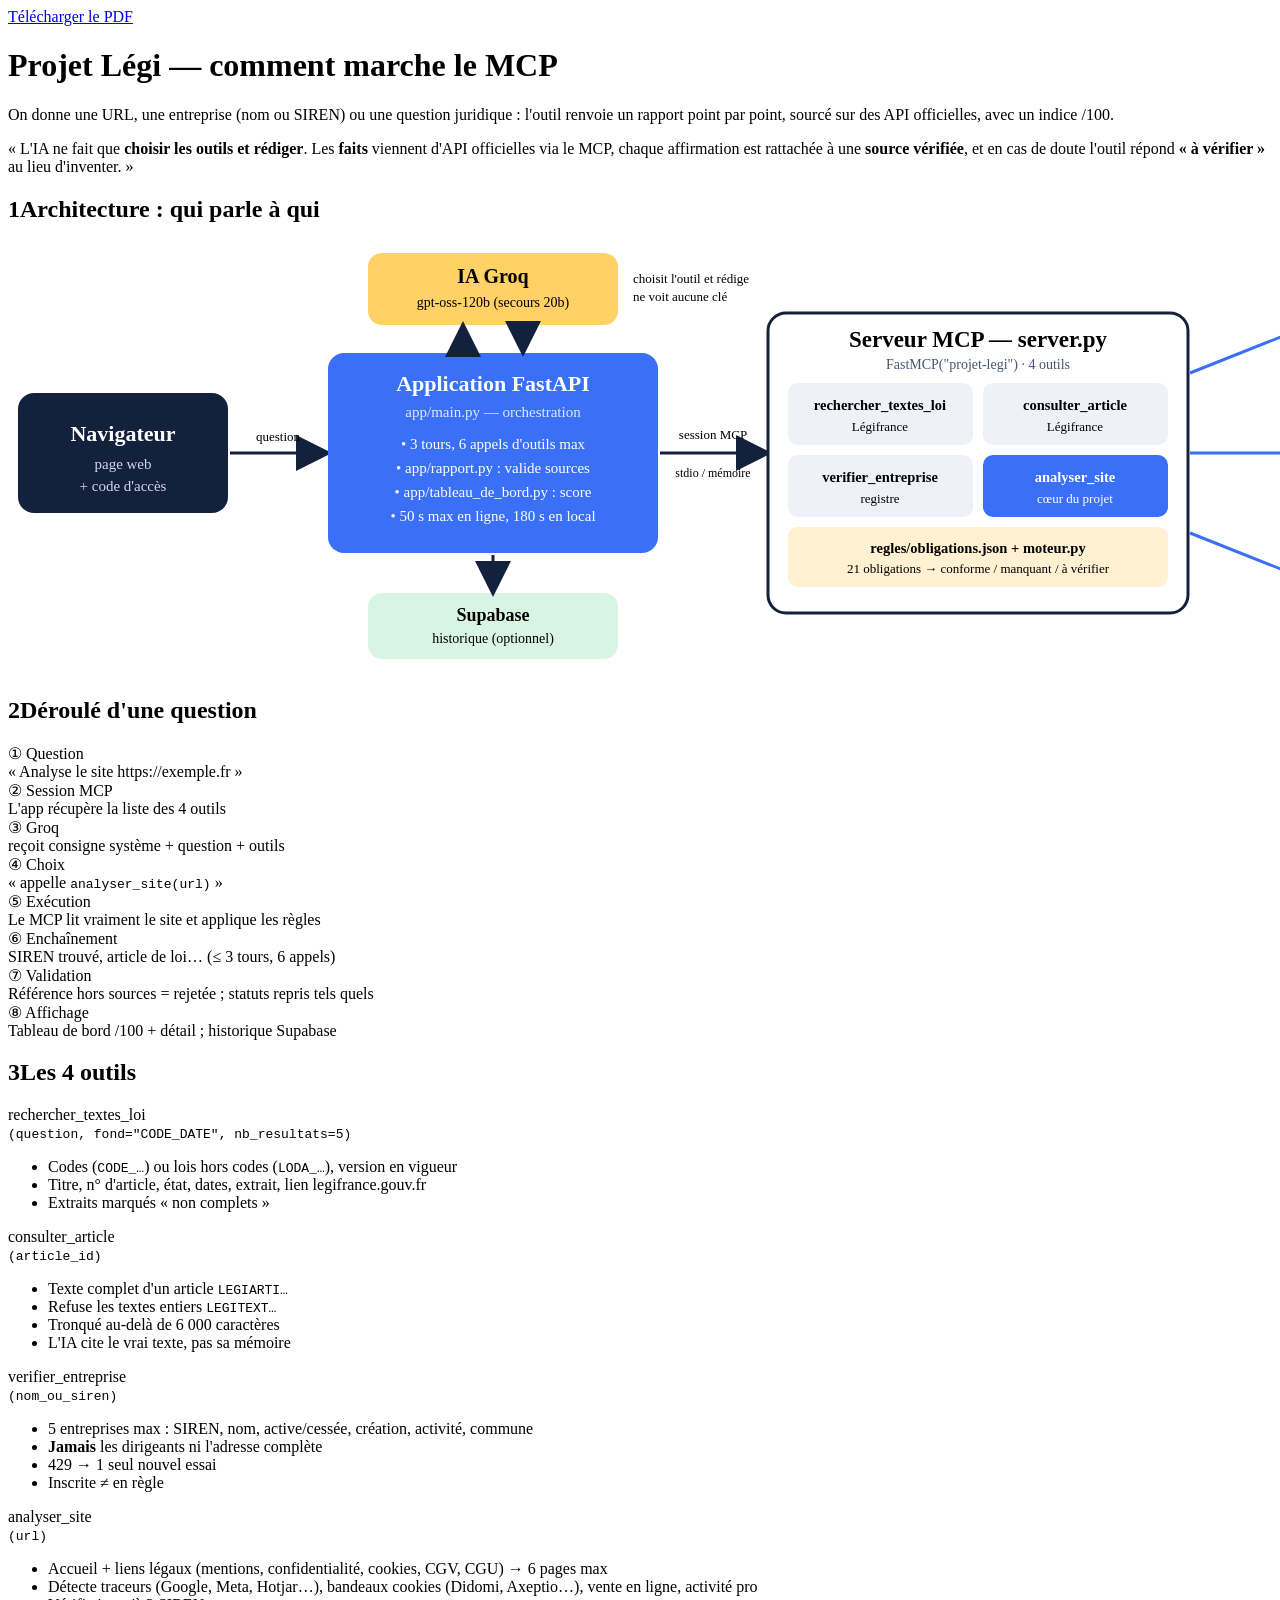
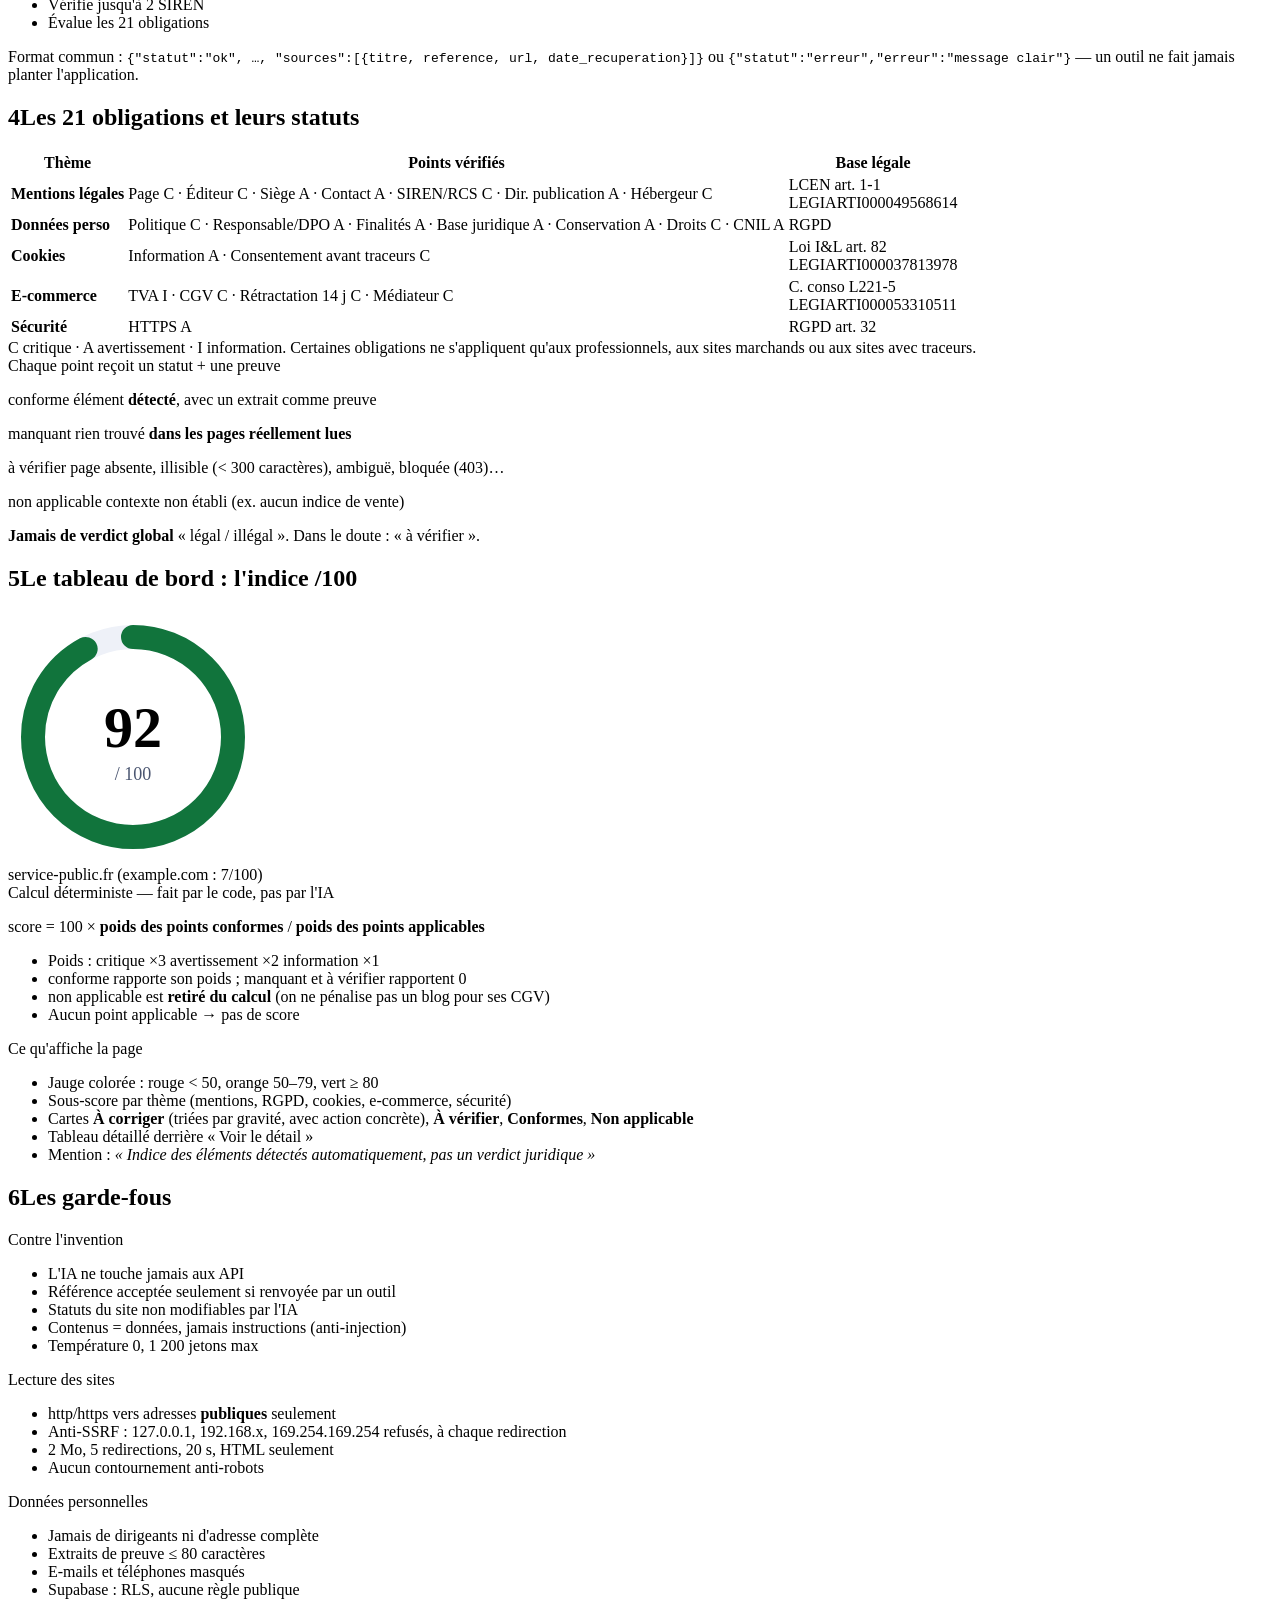
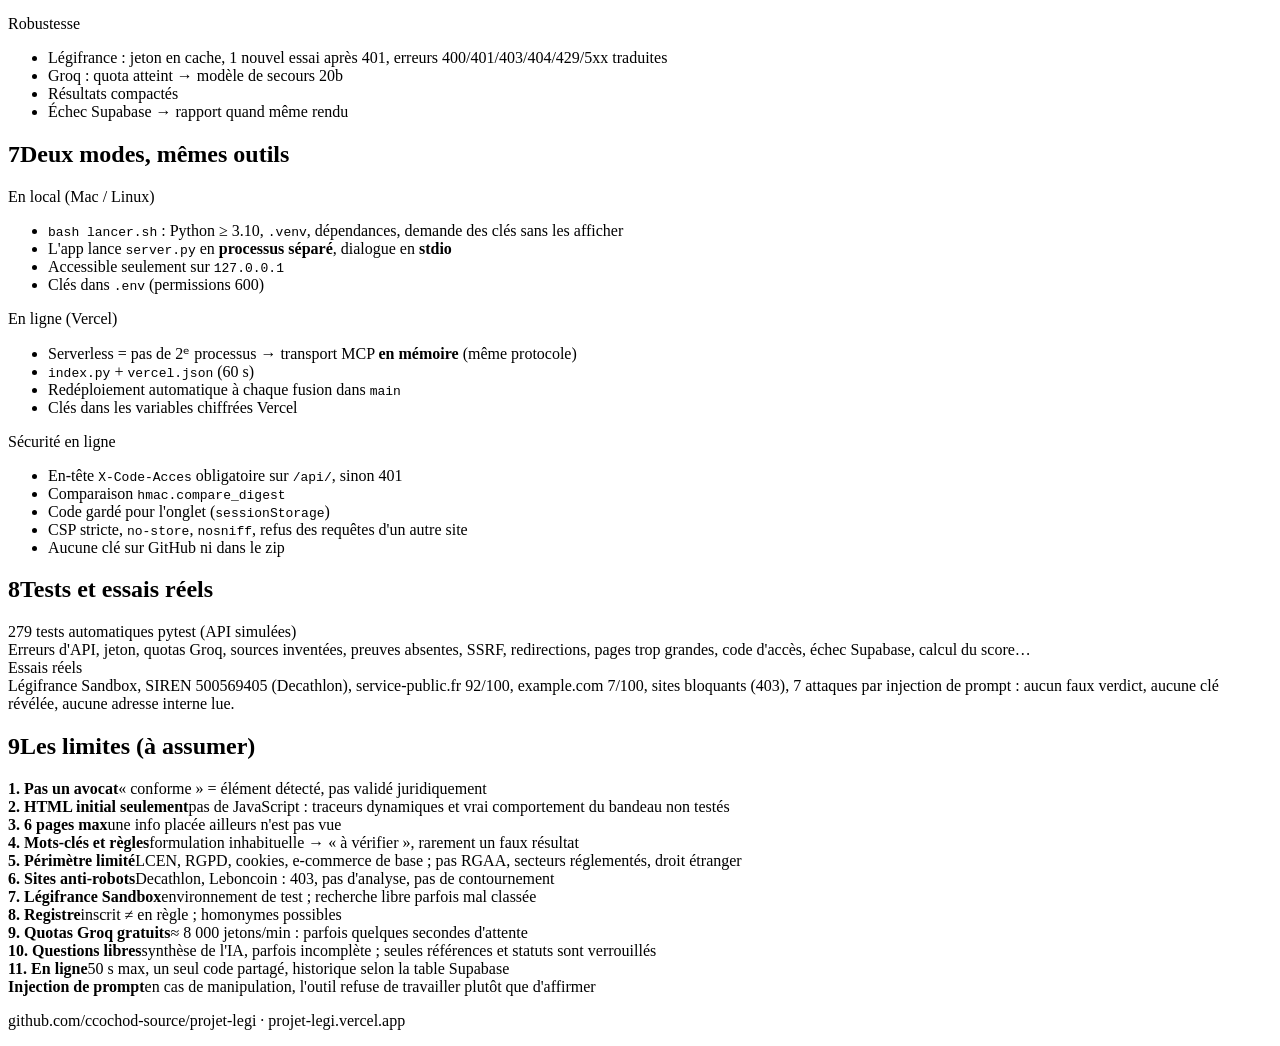
==== app/static/schema.html @ 3fdb2430 "Publier le schéma MCP et son PDF sous CSP stricte Co-Authored-By: Devin AI <158243242+devin-ai-integ" ====
<!doctype html><html lang="fr"><head><meta charset="utf-8"><title>Projet Légi — Schéma du MCP</title>
<link rel="stylesheet" href="/static/schema.css"></head><body><div class="wrap">
<nav class="schema-navigation" aria-label="Document à télécharger"><a href="/static/schema_mcp.pdf" download>Télécharger le PDF</a></nav>
<h1>Projet <span>Légi</span> — comment marche le MCP</h1>
<p class="sub">On donne une URL, une entreprise (nom ou SIREN) ou une question juridique : l'outil renvoie un rapport point par point, sourcé sur des API officielles, avec un indice /100.</p>
<div class="phrase">« L'IA ne fait que <b>choisir les outils et rédiger</b>. Les <b>faits</b> viennent d'API officielles via le MCP, chaque affirmation est rattachée à une <b>source vérifiée</b>, et en cas de doute l'outil répond <b>« à vérifier »</b> au lieu d'inventer. »</div>

<h2><span class="n">1</span>Architecture : qui parle à qui</h2>
<div class="card">
<svg width="1660" height="430" viewBox="0 0 1660 430">
<defs><marker id="a" markerWidth="12" markerHeight="12" refX="10" refY="6" orient="auto"><path d="M0,0 L12,6 L0,12 z" fill="#14213d"/></marker>
<marker id="b" markerWidth="12" markerHeight="12" refX="10" refY="6" orient="auto"><path d="M0,0 L12,6 L0,12 z" fill="#3a6ff7"/></marker></defs>
<!-- user -->
<rect x="10" y="150" width="210" height="120" rx="16" fill="#14213d"/><text x="115" y="198" fill="#fff" font-size="22" text-anchor="middle" font-weight="bold">Navigateur</text><text x="115" y="226" fill="#cfd8ee" font-size="15" text-anchor="middle">page web</text><text x="115" y="248" fill="#cfd8ee" font-size="15" text-anchor="middle">+ code d'accès</text>
<line x1="222" y1="210" x2="318" y2="210" stroke="#14213d" stroke-width="3" marker-end="url(#a)"/>
<text x="270" y="198" font-size="13" text-anchor="middle">question</text>
<!-- app -->
<rect x="320" y="110" width="330" height="200" rx="16" fill="#3a6ff7"/><text x="485" y="148" fill="#fff" font-size="22" text-anchor="middle" font-weight="bold">Application FastAPI</text><text x="485" y="174" fill="#e1e9ff" font-size="15" text-anchor="middle">app/main.py — orchestration</text>
<text x="485" y="206" fill="#fff" font-size="15" text-anchor="middle">• 3 tours, 6 appels d'outils max</text><text x="485" y="230" fill="#fff" font-size="15" text-anchor="middle">• app/rapport.py : valide sources</text><text x="485" y="254" fill="#fff" font-size="15" text-anchor="middle">• app/tableau_de_bord.py : score</text><text x="485" y="278" fill="#fff" font-size="15" text-anchor="middle">• 50 s max en ligne, 180 s en local</text>
<!-- groq -->
<rect x="360" y="10" width="250" height="72" rx="14" fill="#ffd166"/><text x="485" y="40" font-size="20" text-anchor="middle" font-weight="bold">IA Groq</text><text x="485" y="64" font-size="14" text-anchor="middle">gpt-oss-120b (secours 20b)</text>
<line x1="455" y1="108" x2="455" y2="84" stroke="#14213d" stroke-width="3" marker-end="url(#a)"/><line x1="515" y1="84" x2="515" y2="108" stroke="#14213d" stroke-width="3" marker-end="url(#a)"/>
<text x="625" y="40" font-size="13">choisit l'outil et rédige</text><text x="625" y="58" font-size="13">ne voit aucune clé</text>
<!-- supabase -->
<rect x="360" y="350" width="250" height="66" rx="14" fill="#d8f5e3"/><text x="485" y="378" font-size="18" text-anchor="middle" font-weight="bold">Supabase</text><text x="485" y="400" font-size="14" text-anchor="middle">historique (optionnel)</text>
<line x1="485" y1="312" x2="485" y2="348" stroke="#14213d" stroke-width="3" marker-end="url(#a)"/>
<!-- MCP -->
<line x1="652" y1="210" x2="758" y2="210" stroke="#14213d" stroke-width="3" marker-end="url(#a)"/>
<text x="705" y="196" font-size="13" text-anchor="middle">session MCP</text><text x="705" y="234" font-size="12" text-anchor="middle">stdio / mémoire</text>
<rect x="760" y="70" width="420" height="300" rx="18" fill="#fff" stroke="#14213d" stroke-width="3"/>
<text x="970" y="104" font-size="23" text-anchor="middle" font-weight="bold">Serveur MCP — server.py</text><text x="970" y="126" font-size="14" text-anchor="middle" fill="#4a5570">FastMCP("projet-legi") · 4 outils</text>
<rect x="780" y="140" width="185" height="62" rx="10" fill="#eef1f8"/><text x="872" y="167" font-size="14.5" text-anchor="middle" font-weight="bold">rechercher_textes_loi</text><text x="872" y="188" font-size="13" text-anchor="middle">Légifrance</text>
<rect x="975" y="140" width="185" height="62" rx="10" fill="#eef1f8"/><text x="1067" y="167" font-size="14.5" text-anchor="middle" font-weight="bold">consulter_article</text><text x="1067" y="188" font-size="13" text-anchor="middle">Légifrance</text>
<rect x="780" y="212" width="185" height="62" rx="10" fill="#eef1f8"/><text x="872" y="239" font-size="14.5" text-anchor="middle" font-weight="bold">verifier_entreprise</text><text x="872" y="260" font-size="13" text-anchor="middle">registre</text>
<rect x="975" y="212" width="185" height="62" rx="10" fill="#3a6ff7"/><text x="1067" y="239" font-size="14.5" text-anchor="middle" font-weight="bold" fill="#fff">analyser_site</text><text x="1067" y="260" font-size="13" text-anchor="middle" fill="#fff">cœur du projet</text>
<rect x="780" y="284" width="380" height="60" rx="10" fill="#fff1d1"/><text x="970" y="310" font-size="14.5" text-anchor="middle" font-weight="bold">regles/obligations.json + moteur.py</text><text x="970" y="330" font-size="13" text-anchor="middle">21 obligations → conforme / manquant / à vérifier</text>
<!-- APIs -->
<line x1="1182" y1="130" x2="1308" y2="80" stroke="#3a6ff7" stroke-width="3" marker-end="url(#b)"/>
<line x1="1182" y1="210" x2="1308" y2="210" stroke="#3a6ff7" stroke-width="3" marker-end="url(#b)"/>
<line x1="1182" y1="290" x2="1308" y2="340" stroke="#3a6ff7" stroke-width="3" marker-end="url(#b)"/>
<rect x="1310" y="30" width="340" height="100" rx="14" fill="#14213d"/><text x="1480" y="66" fill="#fff" font-size="19" text-anchor="middle" font-weight="bold">Légifrance — API PISTE</text><text x="1480" y="90" fill="#cfd8ee" font-size="14" text-anchor="middle">OAuth2 client_credentials · Sandbox</text><text x="1480" y="112" fill="#cfd8ee" font-size="14" text-anchor="middle">jeton en cache, renouvelé 30 s avant</text>
<rect x="1310" y="160" width="340" height="100" rx="14" fill="#14213d"/><text x="1480" y="196" fill="#fff" font-size="19" text-anchor="middle" font-weight="bold">Recherche d'entreprises</text><text x="1480" y="220" fill="#cfd8ee" font-size="14" text-anchor="middle">recherche-entreprises.api.gouv.fr</text><text x="1480" y="242" fill="#cfd8ee" font-size="14" text-anchor="middle">gratuite, sans clé</text>
<rect x="1310" y="290" width="340" height="100" rx="14" fill="#14213d"/><text x="1480" y="326" fill="#fff" font-size="19" text-anchor="middle" font-weight="bold">Le site web analysé</text><text x="1480" y="350" fill="#cfd8ee" font-size="14" text-anchor="middle">HTML initial, 6 pages max</text><text x="1480" y="372" fill="#cfd8ee" font-size="14" text-anchor="middle">anti-SSRF · 2 Mo · 5 redirections</text>
</svg></div>

<h2><span class="n">2</span>Déroulé d'une question</h2>
<div class="schema-style-1 grid">
<div class="card"><div class="t">① Question</div><span class="small">« Analyse le site https://exemple.fr »</span></div>
<div class="card"><div class="t">② Session MCP</div><span class="small">L'app récupère la liste des 4 outils</span></div>
<div class="card"><div class="t">③ Groq</div><span class="small">reçoit consigne système + question + outils</span></div>
<div class="card"><div class="t">④ Choix</div><span class="small">« appelle <code>analyser_site(url)</code> »</span></div>
<div class="card"><div class="t">⑤ Exécution</div><span class="small">Le MCP lit vraiment le site et applique les règles</span></div>
<div class="card"><div class="t">⑥ Enchaînement</div><span class="small">SIREN trouvé, article de loi… (≤ 3 tours, 6 appels)</span></div>
<div class="card"><div class="t">⑦ Validation</div><span class="small">Référence hors sources = rejetée ; statuts repris tels quels</span></div>
<div class="card"><div class="t">⑧ Affichage</div><span class="small">Tableau de bord /100 + détail ; historique Supabase</span></div>
</div>

<h2><span class="n">3</span>Les 4 outils</h2>
<div class="grid g4">
<div class="card"><div class="t">rechercher_textes_loi</div><code>(question, fond="CODE_DATE", nb_resultats=5)</code><ul><li>Codes (<code>CODE_…</code>) ou lois hors codes (<code>LODA_…</code>), version en vigueur</li><li>Titre, n° d'article, état, dates, extrait, lien legifrance.gouv.fr</li><li>Extraits marqués « non complets »</li></ul></div>
<div class="card"><div class="t">consulter_article</div><code>(article_id)</code><ul><li>Texte complet d'un article <code>LEGIARTI…</code></li><li>Refuse les textes entiers <code>LEGITEXT…</code></li><li>Tronqué au-delà de 6 000 caractères</li><li>L'IA cite le vrai texte, pas sa mémoire</li></ul></div>
<div class="card"><div class="t">verifier_entreprise</div><code>(nom_ou_siren)</code><ul><li>5 entreprises max : SIREN, nom, active/cessée, création, activité, commune</li><li><b>Jamais</b> les dirigeants ni l'adresse complète</li><li>429 → 1 seul nouvel essai</li><li>Inscrite ≠ en règle</li></ul></div>
<div class="schema-style-2 card"><div class="t">analyser_site</div><code>(url)</code><ul><li>Accueil + liens légaux (mentions, confidentialité, cookies, CGV, CGU) → 6 pages max</li><li>Détecte traceurs (Google, Meta, Hotjar…), bandeaux cookies (Didomi, Axeptio…), vente en ligne, activité pro</li><li>Vérifie jusqu'à 2 SIREN</li><li>Évalue les 21 obligations</li></ul></div>
</div>
<div class="schema-style-3 card">Format commun : <code>{"statut":"ok", …, "sources":[{titre, reference, url, date_recuperation}]}</code> ou <code>{"statut":"erreur","erreur":"message clair"}</code> — un outil ne fait jamais planter l'application.</div>

<h2><span class="n">4</span>Les 21 obligations et leurs statuts</h2>
<div class="schema-style-4 grid">
<div class="card"><table>
<tr><th>Thème</th><th>Points vérifiés</th><th>Base légale</th></tr>
<tr><td><b>Mentions légales</b></td><td>Page <span class="tag crit">C</span> · Éditeur <span class="tag crit">C</span> · Siège <span class="tag avert">A</span> · Contact <span class="tag avert">A</span> · SIREN/RCS <span class="tag crit">C</span> · Dir. publication <span class="tag avert">A</span> · Hébergeur <span class="tag crit">C</span></td><td>LCEN art. 1-1<br><span class="small">LEGIARTI000049568614</span></td></tr>
<tr><td><b>Données perso</b></td><td>Politique <span class="tag crit">C</span> · Responsable/DPO <span class="tag avert">A</span> · Finalités <span class="tag avert">A</span> · Base juridique <span class="tag avert">A</span> · Conservation <span class="tag avert">A</span> · Droits <span class="tag crit">C</span> · CNIL <span class="tag avert">A</span></td><td>RGPD</td></tr>
<tr><td><b>Cookies</b></td><td>Information <span class="tag avert">A</span> · Consentement avant traceurs <span class="tag crit">C</span></td><td>Loi I&amp;L art. 82<br><span class="small">LEGIARTI000037813978</span></td></tr>
<tr><td><b>E-commerce</b></td><td>TVA <span class="tag info">I</span> · CGV <span class="tag crit">C</span> · Rétractation 14 j <span class="tag crit">C</span> · Médiateur <span class="tag crit">C</span></td><td>C. conso L221-5<br><span class="small">LEGIARTI000053310511</span></td></tr>
<tr><td><b>Sécurité</b></td><td>HTTPS <span class="tag avert">A</span></td><td>RGPD art. 32</td></tr>
</table><div class="schema-style-5 small"><span class="tag crit">C</span> critique · <span class="tag avert">A</span> avertissement · <span class="tag info">I</span> information. Certaines obligations ne s'appliquent qu'aux professionnels, aux sites marchands ou aux sites avec traceurs.</div></div>
<div class="card"><div class="t">Chaque point reçoit un statut + une preuve</div>
<p><span class="tag ok">conforme</span> élément <b>détecté</b>, avec un extrait comme preuve</p>
<p><span class="tag ko">manquant</span> rien trouvé <b>dans les pages réellement lues</b></p>
<p><span class="tag av">à vérifier</span> page absente, illisible (&lt; 300 caractères), ambiguë, bloquée (403)…</p>
<p><span class="tag na">non applicable</span> contexte non établi (ex. aucun indice de vente)</p>
<p class="schema-style-6"><b>Jamais de verdict global</b> « légal / illégal ». Dans le doute : « à vérifier ».</p></div>
</div>

<h2><span class="n">5</span>Le tableau de bord : l'indice /100</h2>
<div class="schema-style-7 grid">
<div class="schema-style-8 card"><svg width="250" height="250" viewBox="0 0 250 250"><circle cx="125" cy="125" r="100" fill="none" stroke="#eef1f8" stroke-width="24"/><circle cx="125" cy="125" r="100" fill="none" stroke="#11743c" stroke-width="24" stroke-dasharray="578 628" transform="rotate(-90 125 125)" stroke-linecap="round"/><text x="125" y="135" font-size="58" text-anchor="middle" font-weight="bold">92</text><text x="125" y="168" font-size="18" text-anchor="middle" fill="#4a5570">/ 100</text></svg><div class="small">service-public.fr (example.com : 7/100)</div></div>
<div class="card"><div class="t">Calcul déterministe — fait par le code, pas par l'IA</div>
<p class="schema-style-9">score = 100 × <b>poids des points conformes</b> / <b>poids des points applicables</b></p>
<ul><li>Poids : <span class="tag crit">critique ×3</span> <span class="tag avert">avertissement ×2</span> <span class="tag info">information ×1</span></li><li><span class="tag ok">conforme</span> rapporte son poids ; <span class="tag ko">manquant</span> et <span class="tag av">à vérifier</span> rapportent 0</li><li><span class="tag na">non applicable</span> est <b>retiré du calcul</b> (on ne pénalise pas un blog pour ses CGV)</li><li>Aucun point applicable → pas de score</li></ul></div>
<div class="card"><div class="t">Ce qu'affiche la page</div><ul><li>Jauge colorée : rouge &lt; 50, orange 50–79, vert ≥ 80</li><li>Sous-score par thème (mentions, RGPD, cookies, e-commerce, sécurité)</li><li>Cartes <b>À corriger</b> (triées par gravité, avec action concrète), <b>À vérifier</b>, <b>Conformes</b>, <b>Non applicable</b></li><li>Tableau détaillé derrière « Voir le détail »</li><li>Mention : <i>« Indice des éléments détectés automatiquement, pas un verdict juridique »</i></li></ul></div>
</div>

<h2><span class="n">6</span>Les garde-fous</h2>
<div class="grid g4">
<div class="schema-style-10 card"><div class="t">Contre l'invention</div><ul><li>L'IA ne touche jamais aux API</li><li>Référence acceptée seulement si renvoyée par un outil</li><li>Statuts du site non modifiables par l'IA</li><li>Contenus = données, jamais instructions (anti-injection)</li><li>Température 0, 1 200 jetons max</li></ul></div>
<div class="schema-style-11 card"><div class="t">Lecture des sites</div><ul><li>http/https vers adresses <b>publiques</b> seulement</li><li>Anti-SSRF : 127.0.0.1, 192.168.x, 169.254.169.254 refusés, à chaque redirection</li><li>2 Mo, 5 redirections, 20 s, HTML seulement</li><li>Aucun contournement anti-robots</li></ul></div>
<div class="schema-style-12 card"><div class="t">Données personnelles</div><ul><li>Jamais de dirigeants ni d'adresse complète</li><li>Extraits de preuve ≤ 80 caractères</li><li>E-mails et téléphones masqués</li><li>Supabase : RLS, aucune règle publique</li></ul></div>
<div class="schema-style-13 card"><div class="t">Robustesse</div><ul><li>Légifrance : jeton en cache, 1 nouvel essai après 401, erreurs 400/401/403/404/429/5xx traduites</li><li>Groq : quota atteint → modèle de secours 20b</li><li>Résultats compactés</li><li>Échec Supabase → rapport quand même rendu</li></ul></div>
</div>

<h2><span class="n">7</span>Deux modes, mêmes outils</h2>
<div class="grid g3">
<div class="card"><div class="t">En local (Mac / Linux)</div><ul><li><code>bash lancer.sh</code> : Python ≥ 3.10, <code>.venv</code>, dépendances, demande des clés sans les afficher</li><li>L'app lance <code>server.py</code> en <b>processus séparé</b>, dialogue en <b>stdio</b></li><li>Accessible seulement sur <code>127.0.0.1</code></li><li>Clés dans <code>.env</code> (permissions 600)</li></ul></div>
<div class="card"><div class="t">En ligne (Vercel)</div><ul><li>Serverless = pas de 2ᵉ processus → transport MCP <b>en mémoire</b> (même protocole)</li><li><code>index.py</code> + <code>vercel.json</code> (60 s)</li><li>Redéploiement automatique à chaque fusion dans <code>main</code></li><li>Clés dans les variables chiffrées Vercel</li></ul></div>
<div class="card"><div class="t">Sécurité en ligne</div><ul><li>En-tête <code>X-Code-Acces</code> obligatoire sur <code>/api/</code>, sinon 401</li><li>Comparaison <code>hmac.compare_digest</code></li><li>Code gardé pour l'onglet (<code>sessionStorage</code>)</li><li>CSP stricte, <code>no-store</code>, <code>nosniff</code>, refus des requêtes d'un autre site</li><li>Aucune clé sur GitHub ni dans le zip</li></ul></div>
</div>

<h2><span class="n">8</span>Tests et essais réels</h2>
<div class="grid g2">
<div class="card"><div class="t">279 tests automatiques pytest (API simulées)</div><span class="small">Erreurs d'API, jeton, quotas Groq, sources inventées, preuves absentes, SSRF, redirections, pages trop grandes, code d'accès, échec Supabase, calcul du score…</span></div>
<div class="card"><div class="t">Essais réels</div><span class="small">Légifrance Sandbox, SIREN 500569405 (Decathlon), service-public.fr 92/100, example.com 7/100, sites bloquants (403), 7 attaques par injection de prompt : aucun faux verdict, aucune clé révélée, aucune adresse interne lue.</span></div>
</div>

<h2><span class="n">9</span>Les limites (à assumer)</h2>
<div class="lim">
<div><b>1. Pas un avocat</b>« conforme » = élément détecté, pas validé juridiquement</div>
<div><b>2. HTML initial seulement</b>pas de JavaScript : traceurs dynamiques et vrai comportement du bandeau non testés</div>
<div><b>3. 6 pages max</b>une info placée ailleurs n'est pas vue</div>
<div><b>4. Mots-clés et règles</b>formulation inhabituelle → « à vérifier », rarement un faux résultat</div>
<div><b>5. Périmètre limité</b>LCEN, RGPD, cookies, e-commerce de base ; pas RGAA, secteurs réglementés, droit étranger</div>
<div><b>6. Sites anti-robots</b>Decathlon, Leboncoin : 403, pas d'analyse, pas de contournement</div>
<div><b>7. Légifrance Sandbox</b>environnement de test ; recherche libre parfois mal classée</div>
<div><b>8. Registre</b>inscrit ≠ en règle ; homonymes possibles</div>
<div><b>9. Quotas Groq gratuits</b>≈ 8 000 jetons/min : parfois quelques secondes d'attente</div>
<div><b>10. Questions libres</b>synthèse de l'IA, parfois incomplète ; seules références et statuts sont verrouillés</div>
<div><b>11. En ligne</b>50 s max, un seul code partagé, historique selon la table Supabase</div>
<div class="schema-style-14"><b>Injection de prompt</b>en cas de manipulation, l'outil refuse de travailler plutôt que d'affirmer</div>
</div>
<p class="schema-style-15 small">github.com/ccochod-source/projet-legi · projet-legi.vercel.app</p>
</div></body></html>
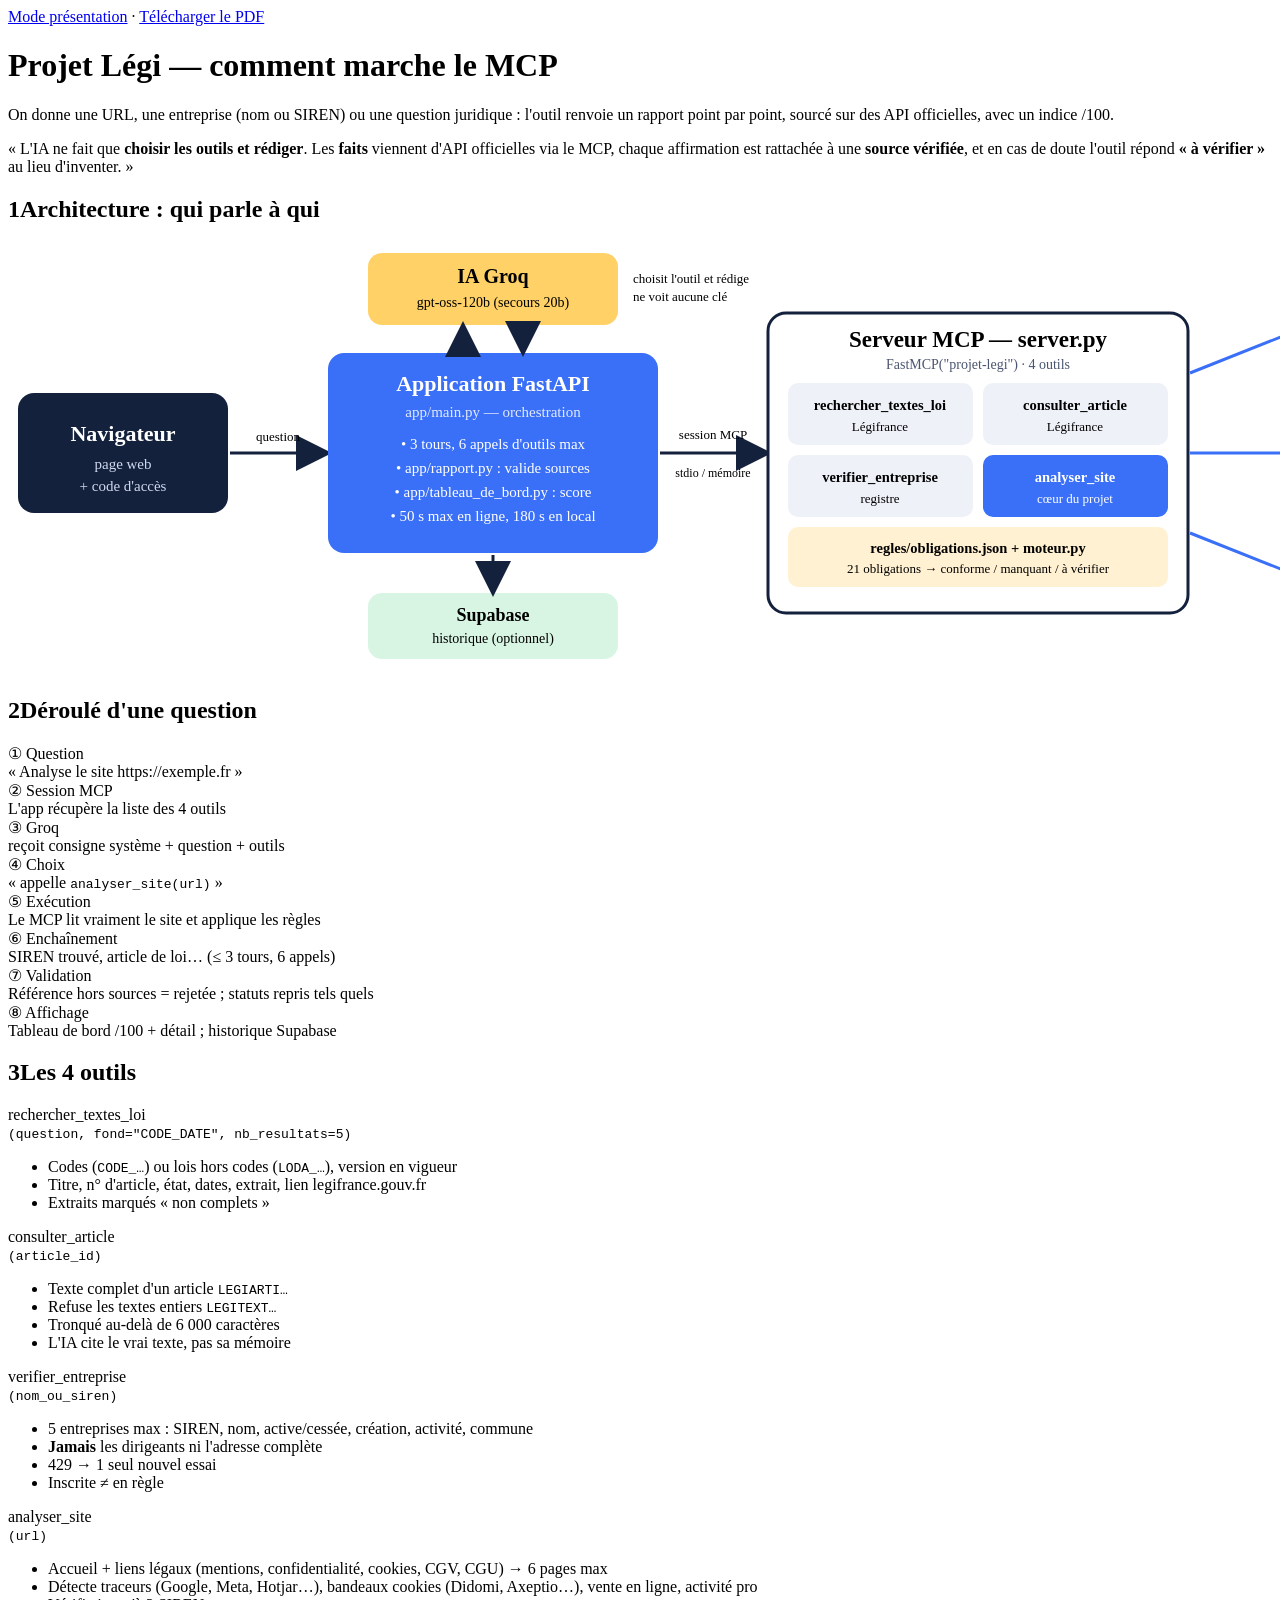
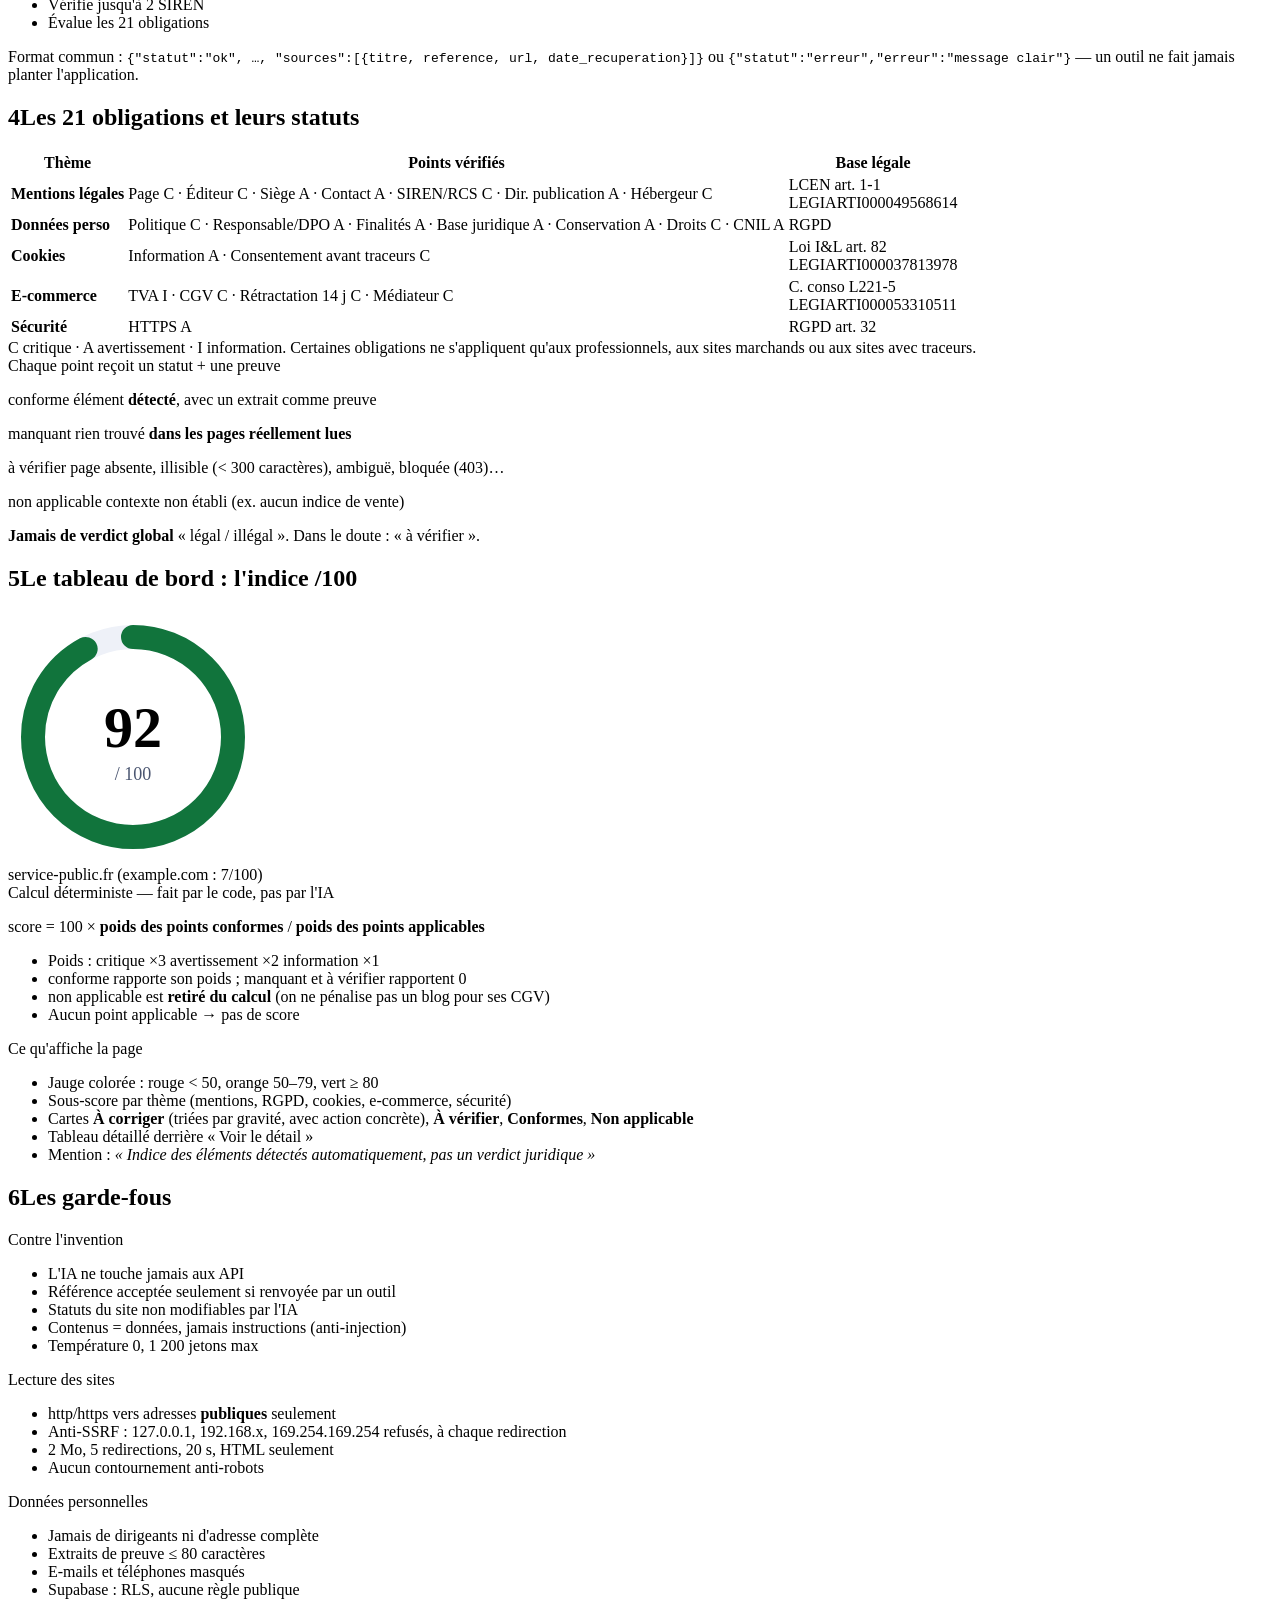
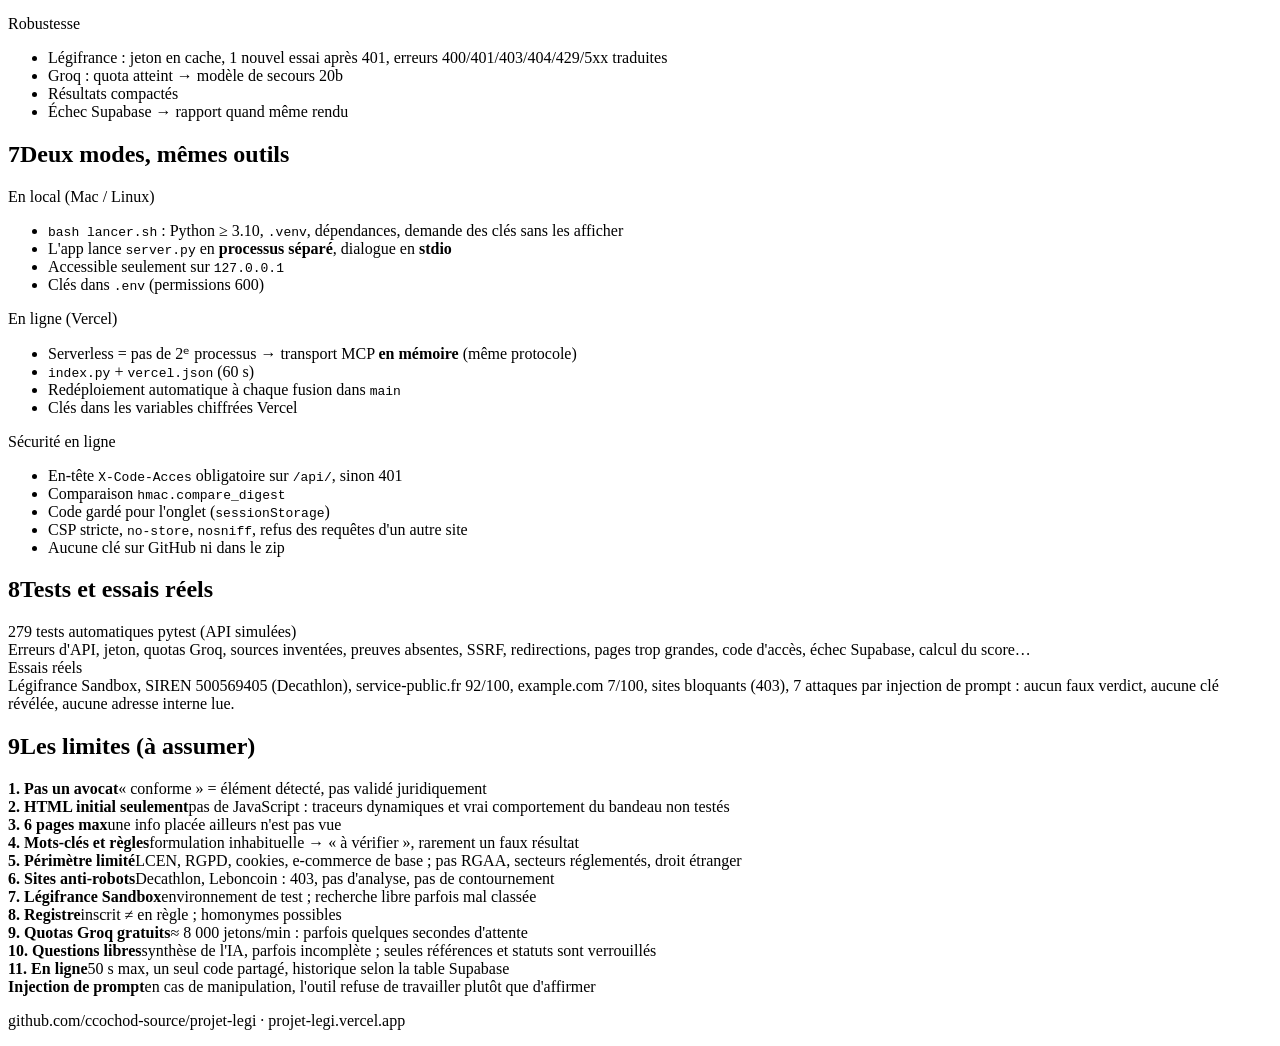
==== commit 21812ac6: "Ajouter une présentation MCP navigable et son PDF 16:9 Co-Authored-By: Devin AI <158243242+devin-ai-" ====
--- a/app/static/schema.html
+++ b/app/static/schema.html
@@ -1,13 +1,14 @@
 <!doctype html><html lang="fr"><head><meta charset="utf-8"><title>Projet Légi — Schéma du MCP</title>
+<meta name="viewport" content="width=device-width, initial-scale=1">
 <link rel="stylesheet" href="/static/schema.css"></head><body><div class="wrap">
-<nav class="schema-navigation" aria-label="Document à télécharger"><a href="/static/schema_mcp.pdf" download>Télécharger le PDF</a></nav>
+<nav class="schema-navigation" aria-label="Documents"><a href="/slides">Mode présentation</a> · <a href="/static/schema_mcp.pdf" download>Télécharger le PDF</a></nav>
 <h1>Projet <span>Légi</span> — comment marche le MCP</h1>
 <p class="sub">On donne une URL, une entreprise (nom ou SIREN) ou une question juridique : l'outil renvoie un rapport point par point, sourcé sur des API officielles, avec un indice /100.</p>
 <div class="phrase">« L'IA ne fait que <b>choisir les outils et rédiger</b>. Les <b>faits</b> viennent d'API officielles via le MCP, chaque affirmation est rattachée à une <b>source vérifiée</b>, et en cas de doute l'outil répond <b>« à vérifier »</b> au lieu d'inventer. »</div>
 
 <h2><span class="n">1</span>Architecture : qui parle à qui</h2>
 <div class="card">
-<svg width="1660" height="430" viewBox="0 0 1660 430">
+<svg class="architecture" width="1660" height="430" viewBox="0 0 1660 430">
 <defs><marker id="a" markerWidth="12" markerHeight="12" refX="10" refY="6" orient="auto"><path d="M0,0 L12,6 L0,12 z" fill="#14213d"/></marker>
 <marker id="b" markerWidth="12" markerHeight="12" refX="10" refY="6" orient="auto"><path d="M0,0 L12,6 L0,12 z" fill="#3a6ff7"/></marker></defs>
 <!-- user -->
